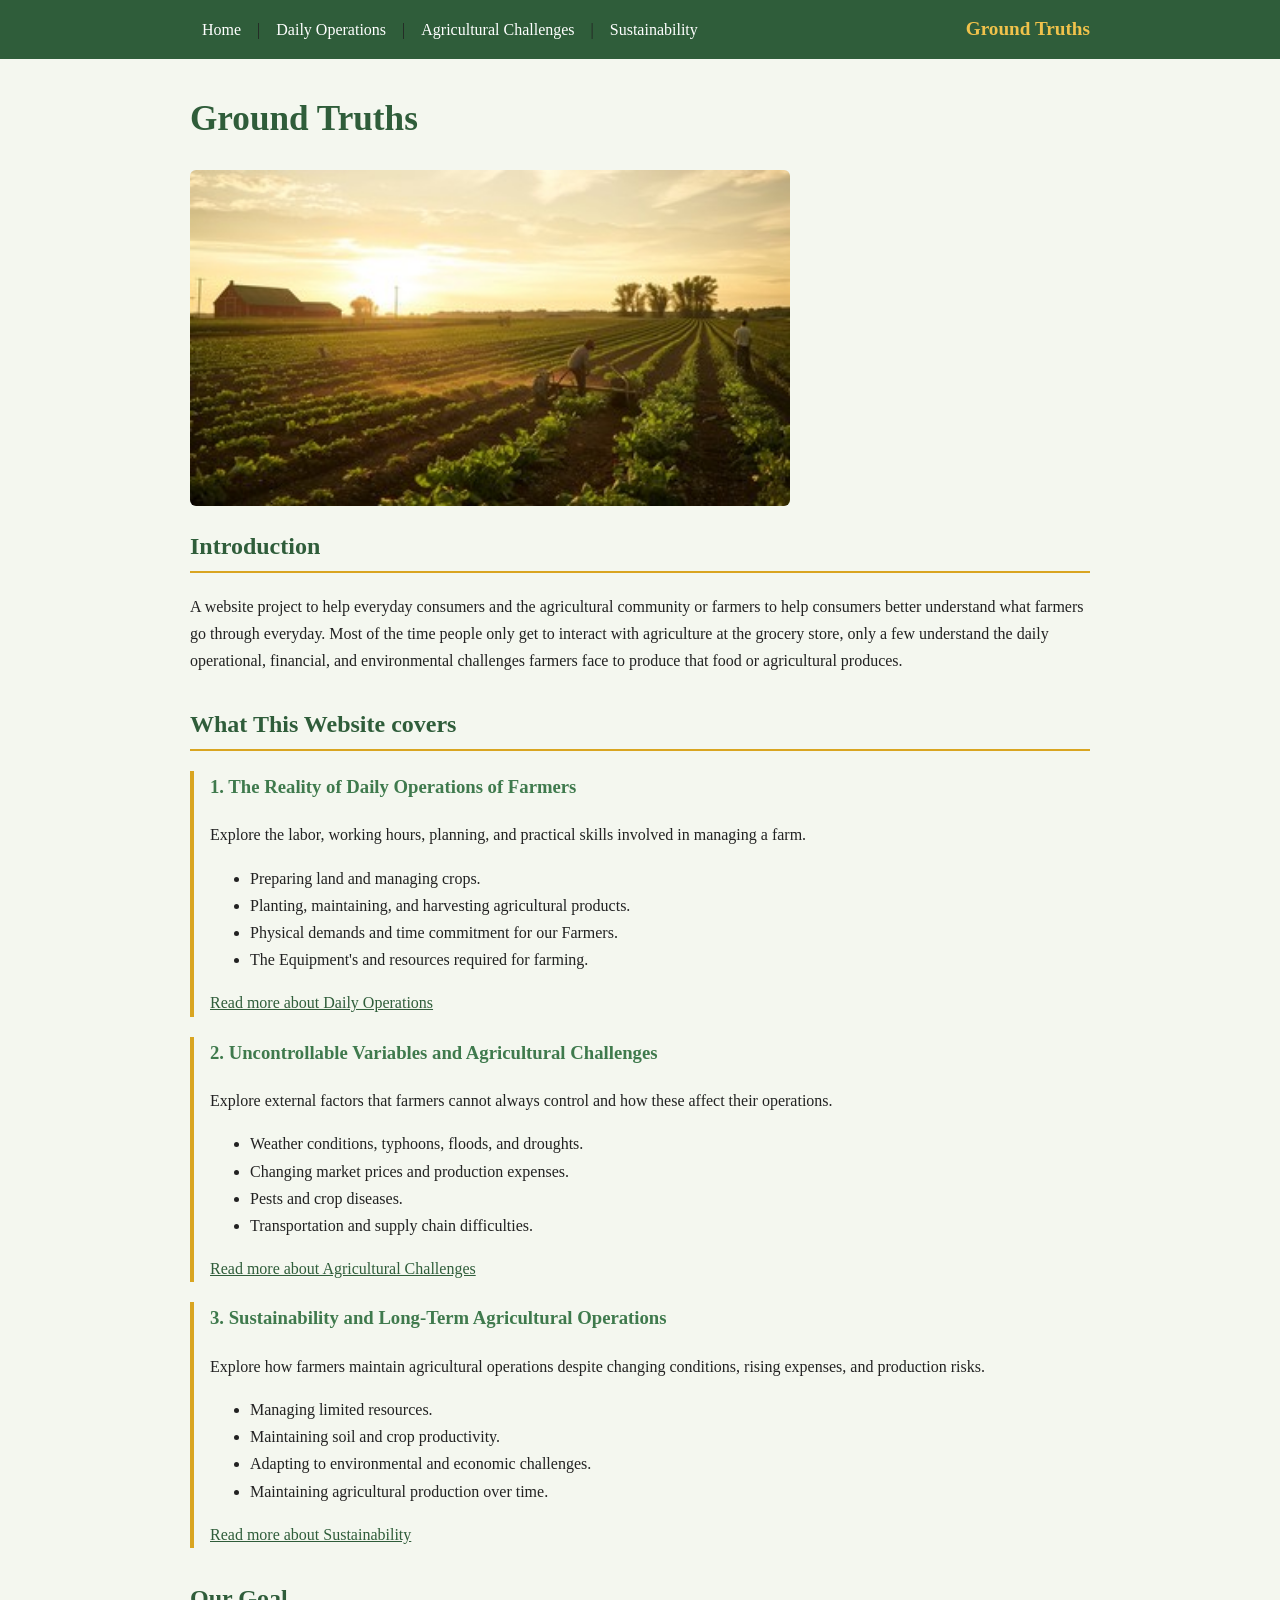
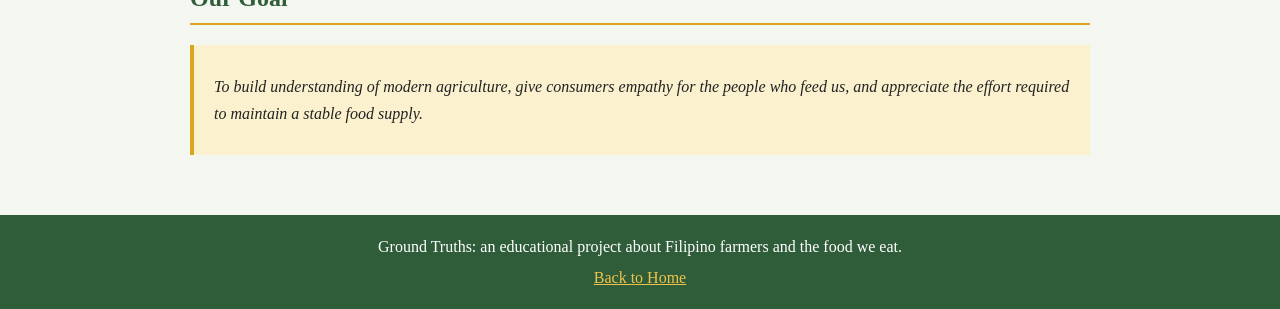
==== index.html @ d12fa825 "Add files via upload" ====
<!DOCTYPE html> 
<html lang="en">
<head>
  <meta charset="UTF-8">
  <meta name="viewport" content="width=device-width, initial-scale=1">
  <meta name="color-scheme" content="light dark">
  <link rel="stylesheet" href="style.css">
  <title>Home | Ground Truths</title>
</head>

<body>

<header>
  <nav>
    <a href="index.html">Home</a> |
    <a href="daily-operations.html">Daily Operations</a> |
    <a href="agricultural-challenges.html">Agricultural Challenges</a> |
    <a href="sustainability.html">Sustainability</a>
    
    <strong>Ground Truths</strong>
  </nav>
  <hr>
</header>

<main>

  <section>
    <h1>Ground Truths</h1>
    <img src="images\sunset-farming-scene-stockcake.jpg" alt="small farm with a house, rows of crops, and the sun" width="600" height="300">
    <h2>Introduction</h2>
    <p>A website project to help everyday consumers and the agricultural community or farmers to help consumers better understand what farmers go through everyday. 
      Most of the time people only get to interact with agriculture at the grocery store, only a few understand the daily operational, financial, and environmental challenges farmers face to produce that food or agricultural produces.</p>
  </section>

  <section>
    <h2>What This Website covers</h2>

    <article>
      <h3>1. The Reality of Daily Operations of Farmers</h3>
      <p>Explore the labor, working hours, planning, and practical skills involved in managing a farm.</p>
      <ul>
        <li>Preparing land and managing crops.</li>
        <li>Planting, maintaining, and harvesting agricultural products.</li>
        <li>Physical demands and time commitment for our Farmers.</li>
        <li>The Equipment's and resources required for farming.</li>
      </ul>
      <p><a href="daily-operations.html">Read more about Daily Operations</a></p>
    </article>

    <article>
      <h3>2. Uncontrollable Variables and Agricultural Challenges</h3>
      <p>Explore external factors that farmers cannot always control and how these affect their operations.</p>
      <ul>
        <li>Weather conditions, typhoons, floods, and droughts.</li>
        <li>Changing market prices and production expenses.</li>
        <li>Pests and crop diseases.</li>
        <li>Transportation and supply chain difficulties.</li>
      </ul>
      <p><a href="agricultural-challenges.html">Read more about Agricultural Challenges</a></p>
    </article>

    <article>
      <h3>3. Sustainability and Long-Term Agricultural Operations</h3>
      <p>Explore how farmers maintain agricultural operations despite changing conditions, rising expenses, and production risks.</p>
      <ul>
        <li>Managing limited resources.</li>
        <li>Maintaining soil and crop productivity.</li>
        <li>Adapting to environmental and economic challenges.</li>
        <li>Maintaining agricultural production over time.</li>
      </ul>
      <p><a href="sustainability.html">Read more about Sustainability</a></p>
    </article>
  </section>

  <section>
    <h2>Our Goal</h2>
    <blockquote>
      <p>To build understanding of modern agriculture, give consumers empathy for the people who feed us, and appreciate the effort required to maintain a stable food supply.</p>
    </blockquote>
  </section>
</main>

<footer>
  <hr>
  <p>Ground Truths: an educational project about Filipino farmers and the food we eat.</p>
  <p><a href="index.html">Back to Home</a></p>
</footer>

</body>
</html>
---- style.css ----
/* Ground Truths: simple stylesheet. This one file controls the look of all four pages. */

/* Colors used (change them here to restyle the whole site):
   dark green #2f5d3a | gold #d9a521 | page background #f4f7ef | text #222 */

/* Keep the page light even if the device uses dark mode. */
:root { color-scheme: light; }

/* The whole page: font, text color, background. */
body {
  margin: 0;
  font-family: Georgia, "Times New Roman", serif;
  line-height: 1.7;
  color: #222;
  background: #f4f7ef;
}

/* The top bar. */
header { background: #2f5d3a; }

/* The menu: links on the left, "Ground Truths" pushed to the right. */
nav {
  display: flex;
  flex-wrap: wrap;
  align-items: center;
  gap: 4px;
  max-width: 900px;
  margin: 0 auto;
  padding: 10px 20px;
}
nav a {
  color: #fff;
  text-decoration: none;
  padding: 6px 12px;
  border-radius: 4px;
}
nav a:hover { background: #3f7a4d; }
nav strong {
  margin-left: auto;      /* pushes the name to the far right */
  color: #f0c24b;
  font-size: 1.2em;
}

/* Hide the plain lines (hr) because the colored bars replace them. */
header hr, footer hr { display: none; }

/* Main content: centered column. */
main {
  max-width: 900px;
  margin: 0 auto;
  padding: 10px 20px 30px;
}

/* Headings. */
h1 { font-size: 2.2em; color: #2f5d3a; line-height: 1.2; }
h2 { color: #2f5d3a; border-bottom: 2px solid #d9a521; padding-bottom: 4px; }
h3 { color: #3f7a4d; }

/* Space between sections. */
section { margin-bottom: 30px; }

/* The three topics on the Home page: a gold line on the left. */
article {
  border-left: 4px solid #d9a521;
  padding-left: 16px;
  margin-bottom: 20px;
}

/* Images: never wider than the page, rounded corners. */
img {
  display: block;
  max-width: 100%;
  height: auto;
  border-radius: 6px;
  margin-bottom: 14px;
}

/* Links. */
a { color: #2f5d3a; }

/* Tables. */
table { border-collapse: collapse; width: 100%; background: #fff; }
caption { font-weight: bold; text-align: left; padding-bottom: 6px; }
th, td { border: 1px solid #c9d3c0; padding: 8px 10px; text-align: left; }
th { background: #2f5d3a; color: #fff; }

/* The goal statement. */
blockquote {
  margin: 0;
  padding: 12px 20px;
  background: #fbf1cf;
  border-left: 4px solid #d9a521;
  font-style: italic;
}

/* Bottom bar. */
footer {
  background: #2f5d3a;
  color: #fff;
  text-align: center;
  padding: 14px 20px;
}
footer p { margin: 4px 0; }
footer a { color: #f0c24b; }
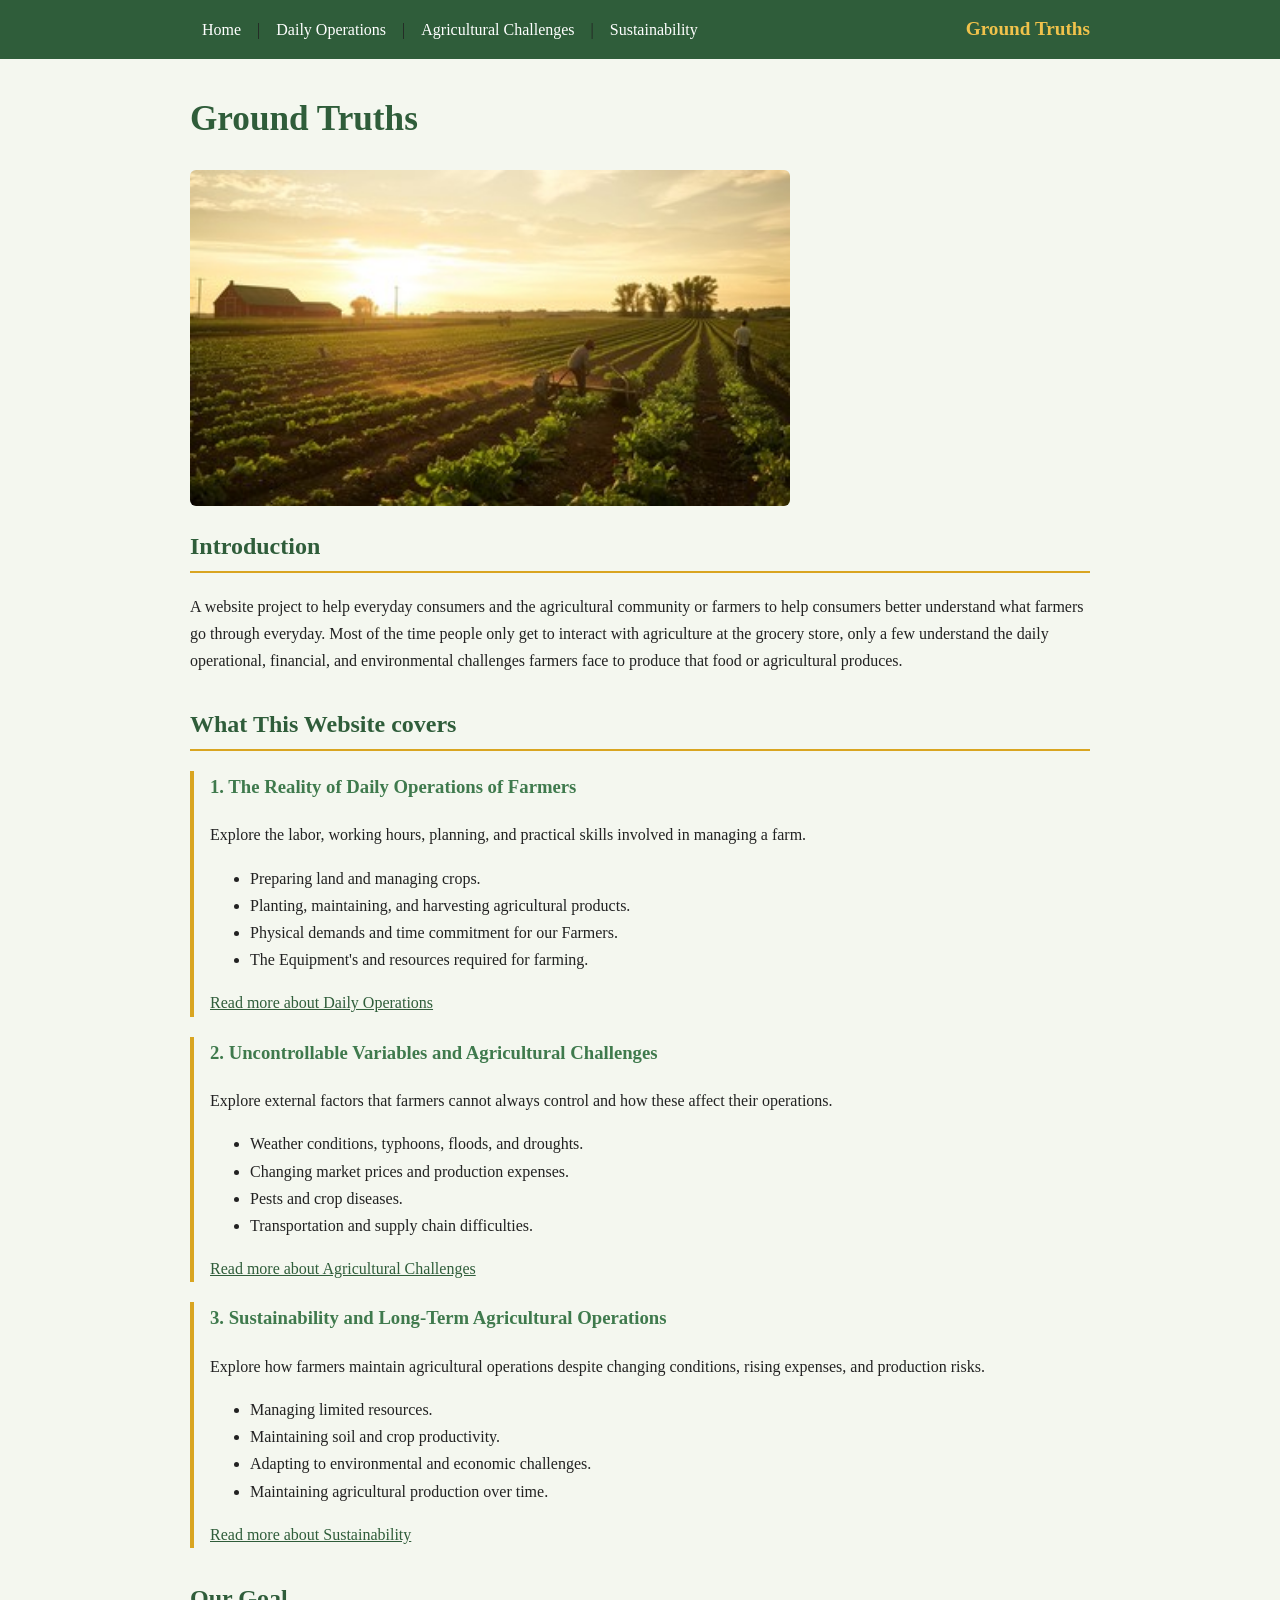
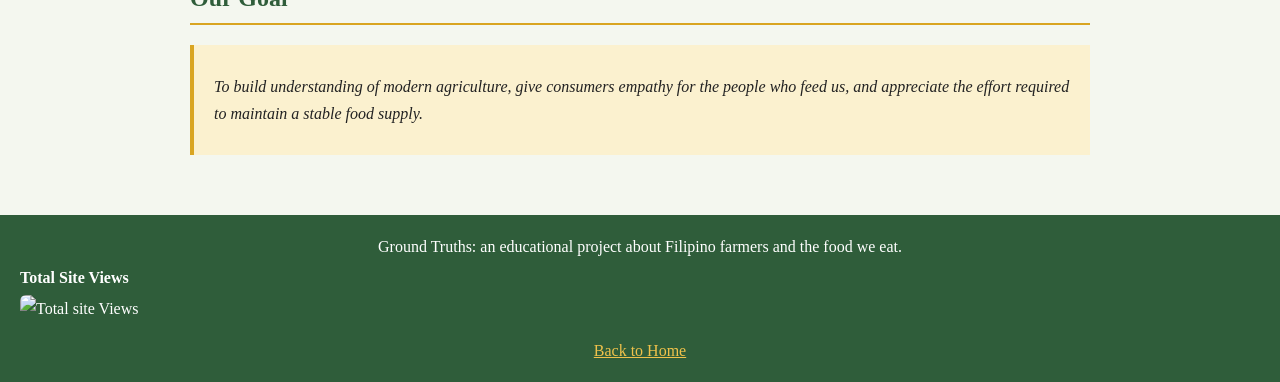
==== commit a1ade23f: "Add files via upload" ====
--- a/index.html
+++ b/index.html
@@ -83,6 +83,12 @@
 <footer>
   <hr>
   <p>Ground Truths: an educational project about Filipino farmers and the food we eat.</p>
+  <div align="left">
+   <p><Strong>Total Site Views</Strong></p>
+  <p>
+     <img src = "https://hits.sh/gabotefernandez58-png.github.io/Ground-Truths.svg?label=Views" alt="Total site Views">
+  </p>
+  </div>
   <p><a href="index.html">Back to Home</a></p>
 </footer>
 
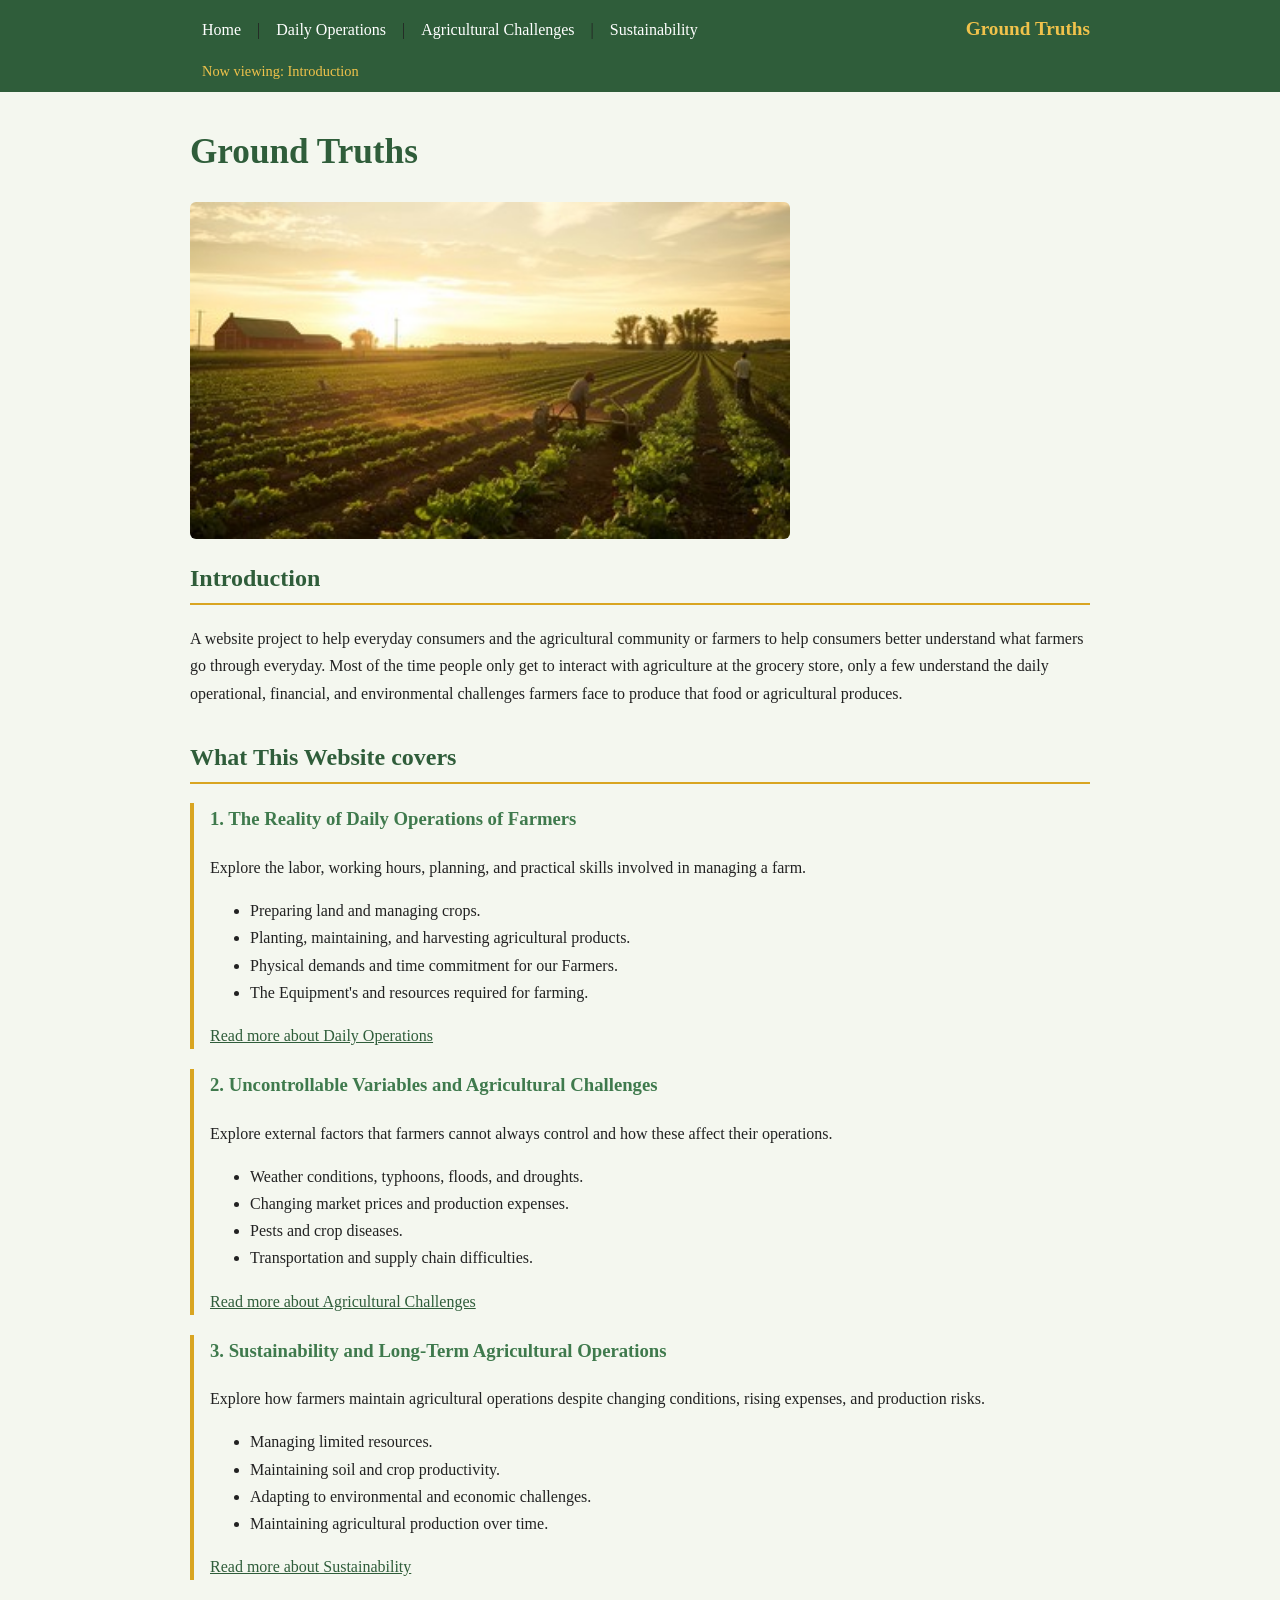
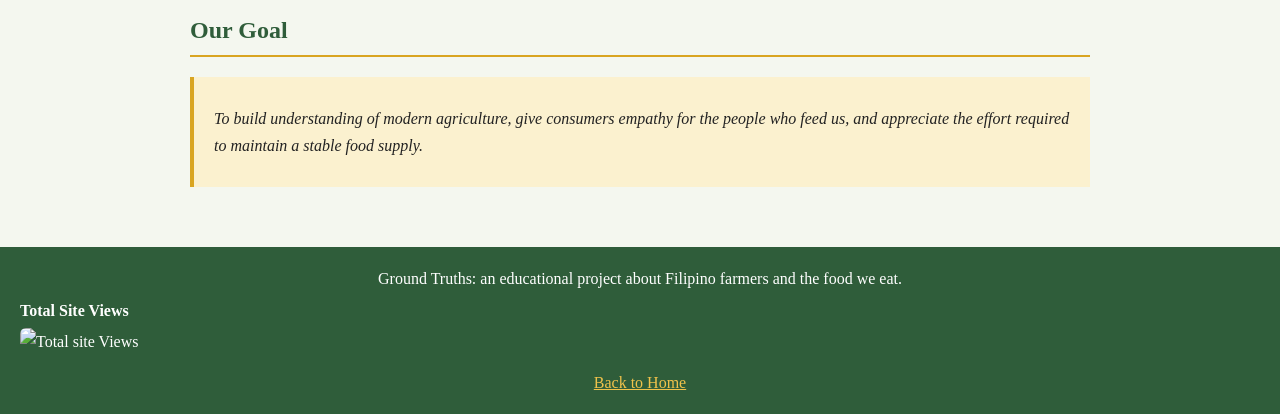
==== commit 9976f516: "Add files via upload" ====
--- a/index.html
+++ b/index.html
@@ -19,6 +19,7 @@
     
     <strong>Ground Truths</strong>
   </nav>
+  <p id="indicator"></p>
   <hr>
 </header>
 
@@ -91,6 +92,6 @@
   </div>
   <p><a href="index.html">Back to Home</a></p>
 </footer>
-
+<script src="script.js"></script>
 </body>
 </html>
--- a/style.css
+++ b/style.css
@@ -16,8 +16,7 @@
 }
 
 /* The top bar. */
-header { background: #2f5d3a; }
-
+header { background: #2f5d3a; position: sticky; top: 0; z-index: 10; }
 /* The menu: links on the left, "Ground Truths" pushed to the right. */
 nav {
   display: flex;
@@ -102,3 +101,23 @@
 }
 footer p { margin: 4px 0; }
 footer a { color: #f0c24b; }
+#indicator {
+  max-width: 940px;
+  box-sizing: border-box;
+  margin: 0 auto;
+  padding: 0 32px 8px;
+  font-size: 0.9em;
+  color: #f0c24b;
+  white-space: nowrap;
+  overflow: hidden;
+  text-overflow: ellipsis;
+}
+@media (max-width: 600px) {
+  h1 { font-size: 1.7em; }
+  nav { padding: 8px 12px; }
+  nav a { padding: 8px 10px; }
+  nav strong { margin-left: 0; width: 100%; padding: 4px 10px 0; }
+  main { padding: 10px 14px 24px; }
+  th, td { padding: 6px; font-size: 0.95em; }
+  #indicator { padding: 0 22px 6px; }
+}
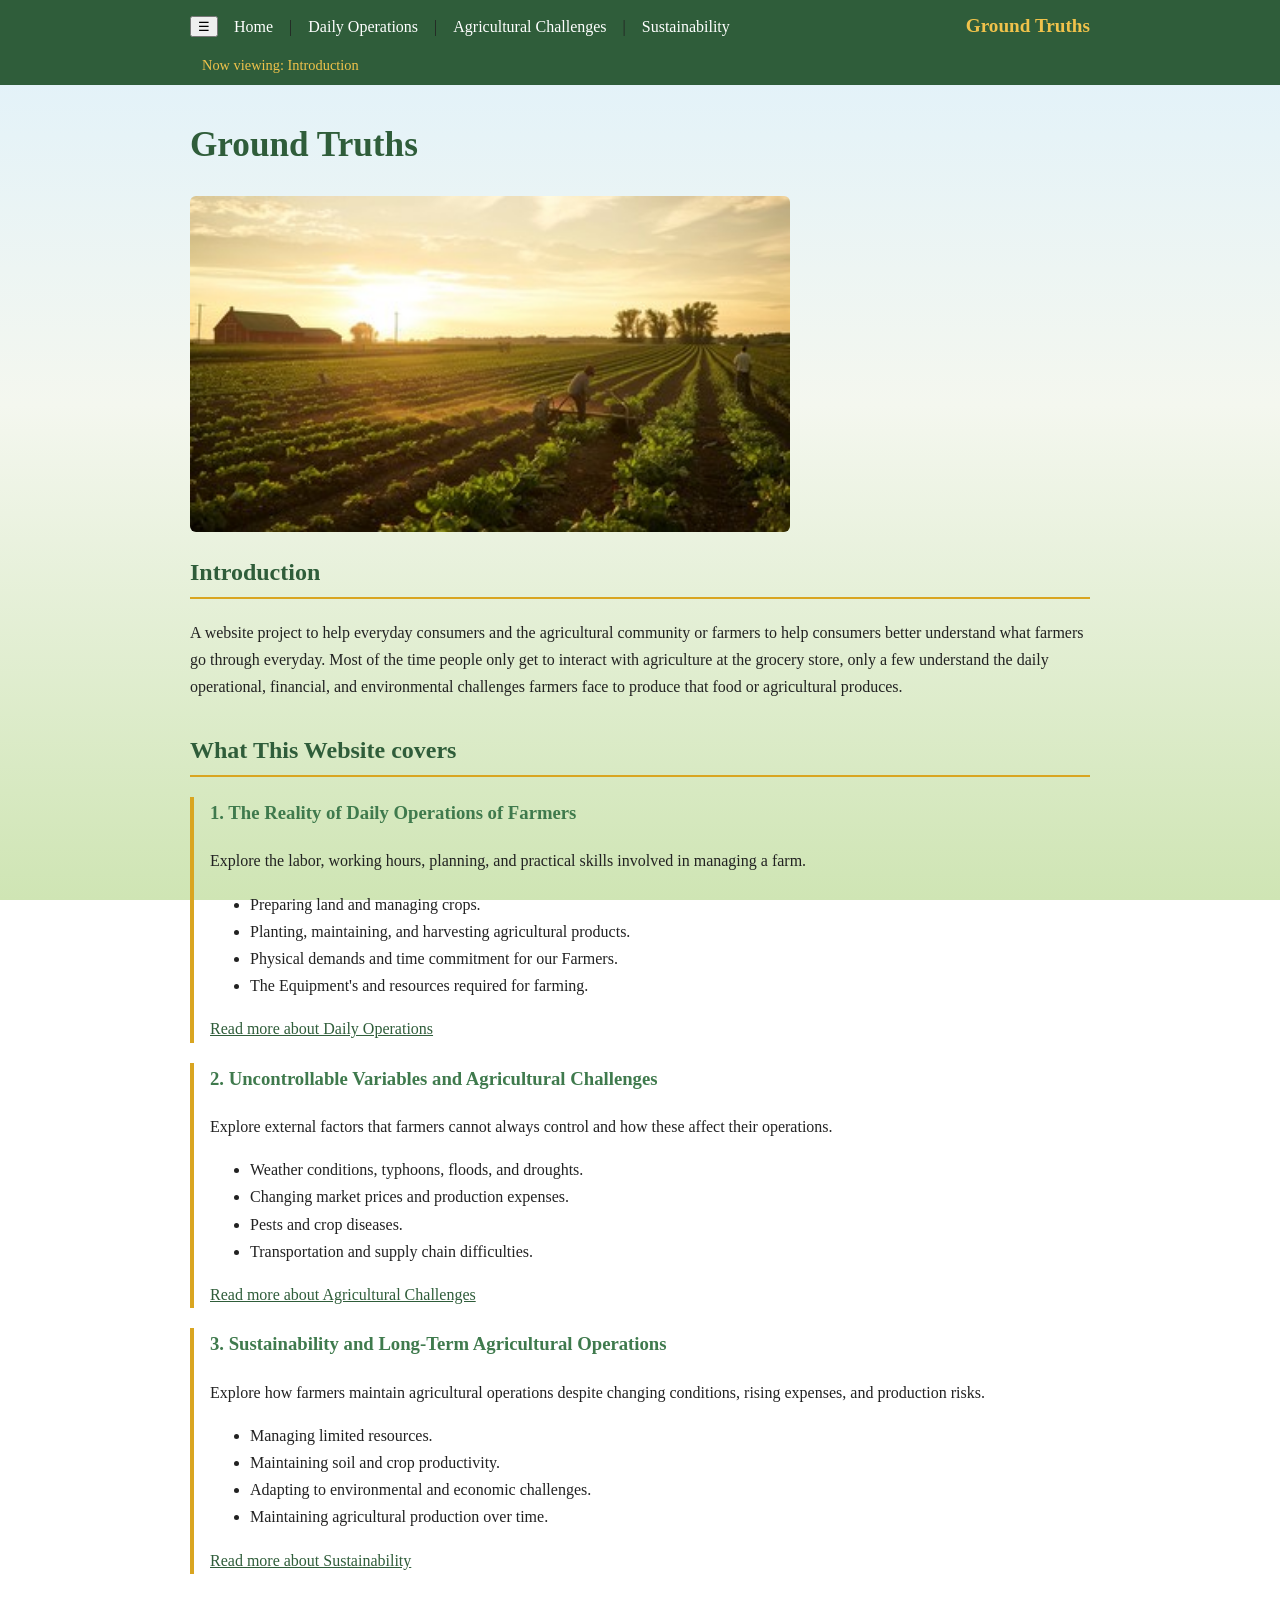
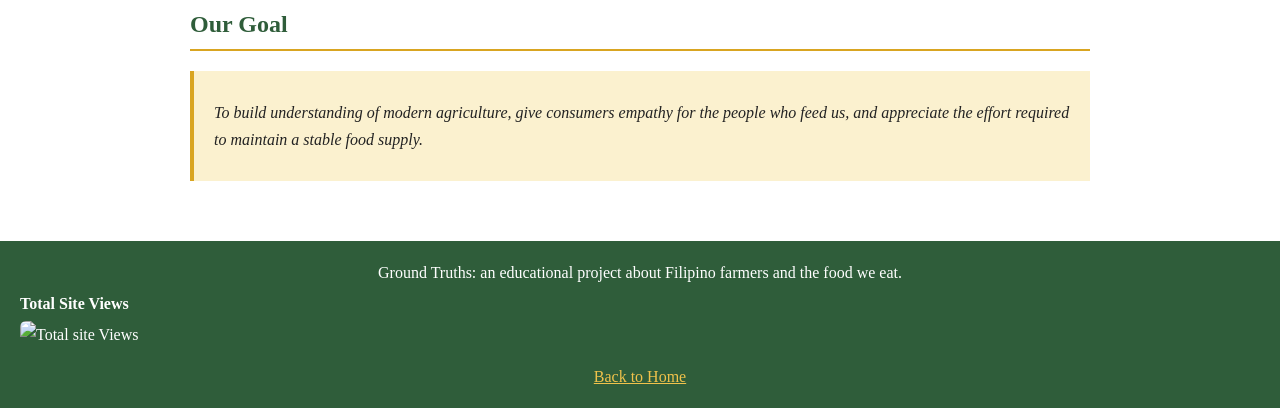
==== commit 97812fe4: "about menu 1" ====
--- a/index.html
+++ b/index.html
@@ -12,11 +12,13 @@
 
 <header>
   <nav>
-    <a href="index.html">Home</a> |
-    <a href="daily-operations.html">Daily Operations</a> |
-    <a href="agricultural-challenges.html">Agricultural Challenges</a> |
+    <button id="menu-toggle" aria-label="Menu" aria-expanded="false">&#9776;</button>
+  <div id="menu">
+    <a href="index.html">Home</a> <span class="sep">|</span>
+    <a href="daily-operations.html">Daily Operations</a> <span class="sep">|</span>
+    <a href="agricultural-challenges.html">Agricultural Challenges</a> <span class="sep">|</span>
     <a href="sustainability.html">Sustainability</a>
-    
+    </div>
     <strong>Ground Truths</strong>
   </nav>
   <p id="indicator"></p>
--- a/style.css
+++ b/style.css
@@ -12,7 +12,8 @@
   font-family: Georgia, "Times New Roman", serif;
   line-height: 1.7;
   color: #222;
-  background: #f4f7ef;
+  background: linear-gradient(180deg, #dff1fb 0%, #f4f7ef 45%, #cfe5b4 100%);
+  background-attachment: fixed;
 }
 
 /* The top bar. */
@@ -120,4 +121,4 @@
   main { padding: 10px 14px 24px; }
   th, td { padding: 6px; font-size: 0.95em; }
   #indicator { padding: 0 22px 6px; }
-}+}
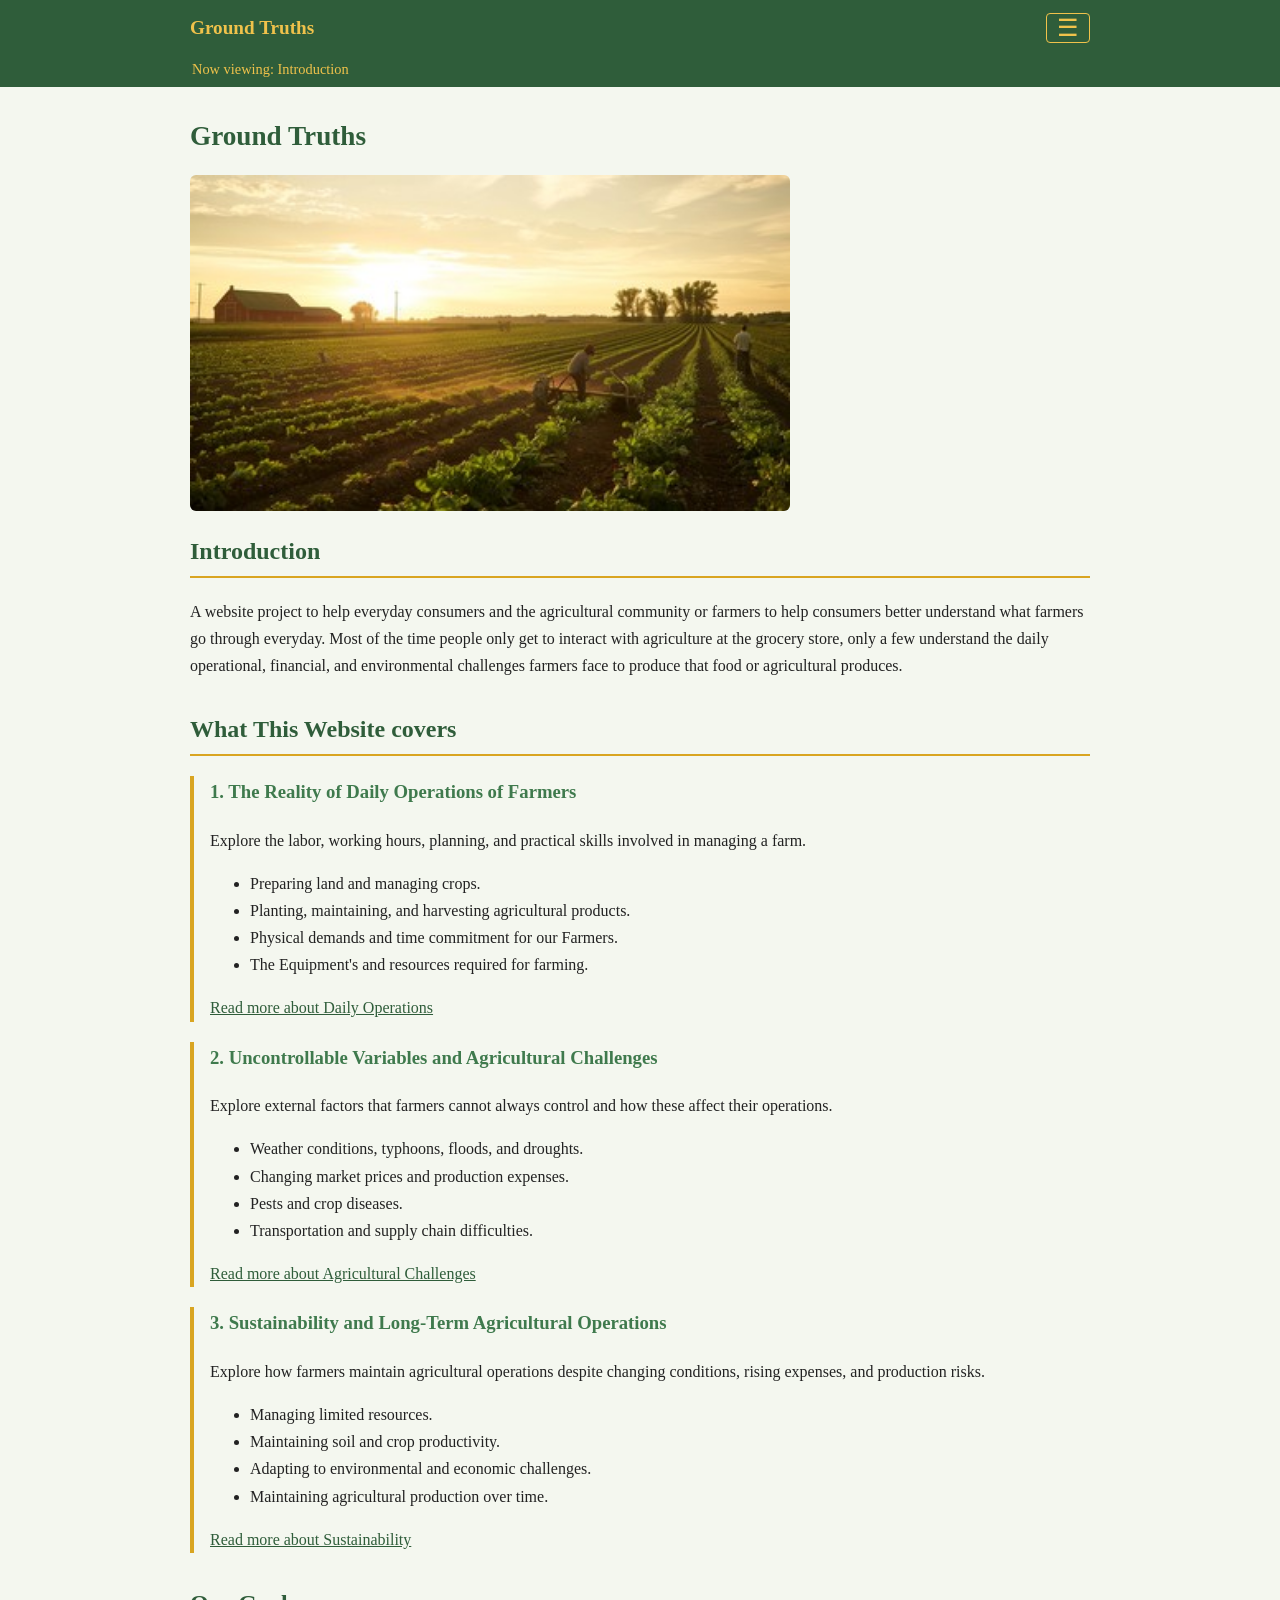
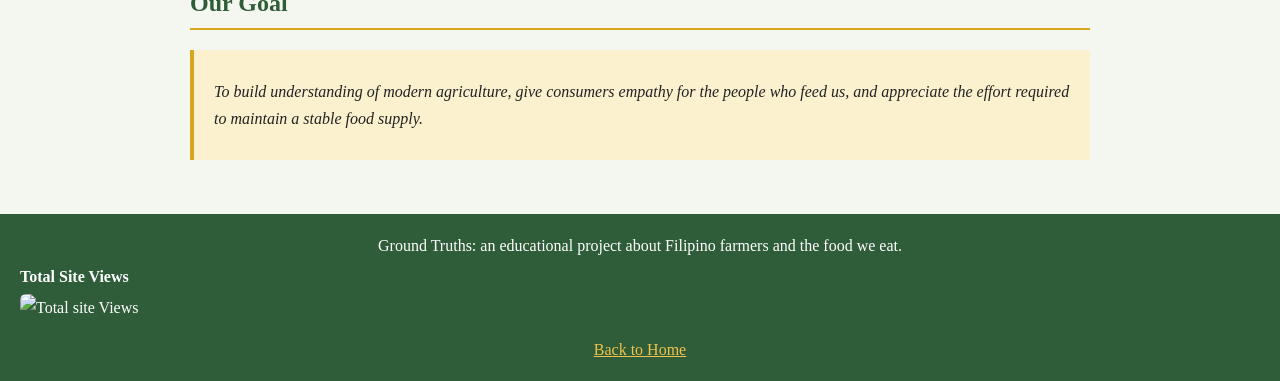
==== commit d0892df3: "Update index.html" ====
--- a/index.html
+++ b/index.html
@@ -12,13 +12,14 @@
 
 <header>
   <nav>
-    <button id="menu-toggle" aria-label="Menu" aria-expanded="false">&#9776;</button>
-  <div id="menu">
-    <a href="index.html">Home</a> <span class="sep">|</span>
-    <a href="daily-operations.html">Daily Operations</a> <span class="sep">|</span>
-    <a href="agricultural-challenges.html">Agricultural Challenges</a> <span class="sep">|</span>
-    <a href="sustainability.html">Sustainability</a>
+   <button id="menu-toggle" aria-label="Menu" aria-expanded="false">&#9776;</button>
+    <div id="menu">
+      <a href="index.html">Home</a> <span class="sep">|</span>
+      <a href="daily-operations.html">Daily Operations</a> <span class="sep">|</span>
+      <a href="agricultural-challenges.html">Agricultural Challenges</a> <span class="sep">|</span>
+      <a href="sustainability.html">Sustainability</a>
     </div>
+    
     <strong>Ground Truths</strong>
   </nav>
   <p id="indicator"></p>
--- a/style.css
+++ b/style.css
@@ -12,8 +12,7 @@
   font-family: Georgia, "Times New Roman", serif;
   line-height: 1.7;
   color: #222;
-  background: linear-gradient(180deg, #dff1fb 0%, #f4f7ef 45%, #cfe5b4 100%);
-  background-attachment: fixed;
+  background: #f4f7ef;
 }
 
 /* The top bar. */
@@ -36,6 +35,15 @@
 }
 nav a:hover { background: #3f7a4d; }
 nav strong {
+   #menu {
+  order: 1;
+  display: flex;
+  flex-wrap: wrap;
+  align-items: center;
+  gap: 4px;
+}
+nav strong { order: 2; }
+#menu-toggle { display: none; }
   margin-left: auto;      /* pushes the name to the far right */
   color: #f0c24b;
   font-size: 1.2em;
@@ -113,11 +121,27 @@
   overflow: hidden;
   text-overflow: ellipsis;
 }
-@media (max-width: 600px) {
+@media (max-width: 5000px) {
   h1 { font-size: 1.7em; }
   nav { padding: 8px 12px; }
   nav a { padding: 8px 10px; }
-  nav strong { margin-left: 0; width: 100%; padding: 4px 10px 0; }
+  nav strong { order: 1; margin-left: 0; padding: 4px 0; }
+  #menu-toggle {
+    display: block;
+    order: 2;
+    margin-left: auto;
+    background: none;
+    border: 1px solid #f0c24b;
+    color: #f0c24b;
+    font-size: 1.5em;
+    line-height: 1;
+    padding: 2px 10px;
+    border-radius: 4px;
+    cursor: pointer;
+  }
+  #menu { order: 3; display: none; width: 100%; flex-direction: column; align-items: stretch; }
+  #menu.open { display: flex; }
+  .sep { display: none; }
   main { padding: 10px 14px 24px; }
   th, td { padding: 6px; font-size: 0.95em; }
   #indicator { padding: 0 22px 6px; }
